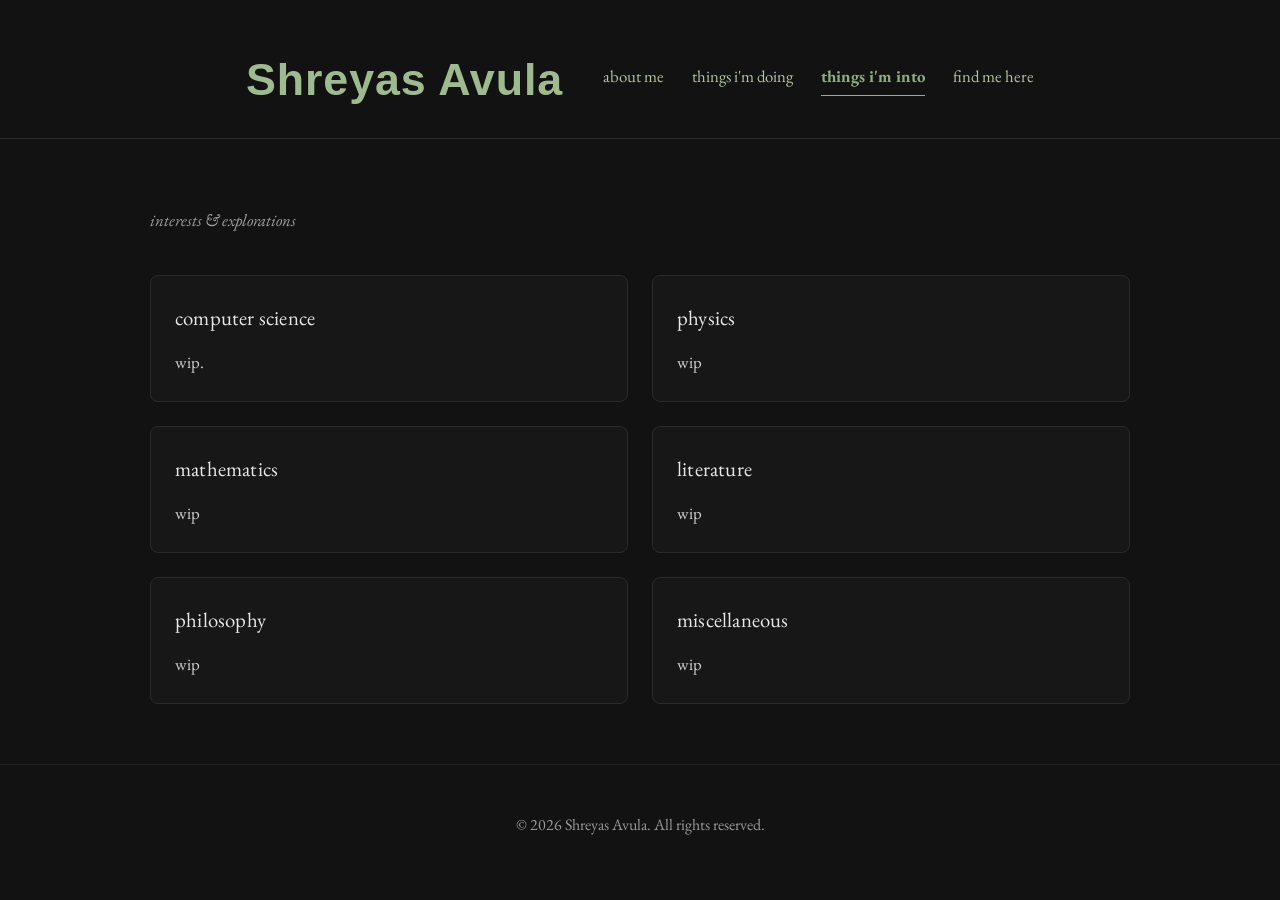
==== blog.html @ 9402c094 "draft 1" ====
<!DOCTYPE html>
<html lang="en">
<head>
    <meta charset="UTF-8">
    <meta name="viewport" content="width=device-width, initial-scale=1.0">
    <title>Blog - Shreyas Avula</title>
    <link rel="stylesheet" href="style.css">
</head>
<body data-page="blog">
    <div id="site-header"></div>
    <div class="container">
        <div class="page-content">
            <p style="color: #a0a0a0; font-style: italic; margin-bottom: 40px;">interests & explorations</p>
            
            <div class="subsections-grid">
                <div class="subsection">
                    <h3 class="section-title">computer science</h3>
                    <p>wip.</p>
                </div>
                
                <div class="subsection">
                    <h3 class="section-title">physics</h3>
                    <p>wip</p>
                </div>
                
                <div class="subsection">
                    <h3 class="section-title">mathematics</h3>
                    <p>wip</p>
                </div>
                
                <div class="subsection">
                    <h3 class="section-title">literature</h3>
                    <p>wip</p>
                </div>
                
                <div class="subsection">
                    <h3 class="section-title">philosophy</h3>
                    <p>wip</p>
                </div>
                
                <div class="subsection">
                    <h3 class="section-title">miscellaneous</h3>
                    <p>wip</p>
                </div>
            </div>
        </div>
    </div>
    <div id="site-footer"></div>
    <script src="assets/site.js"></script>
</body>
</html>
---- style.css ----
@import url('https://fonts.googleapis.com/css2?family=EB+Garamond:ital,wght@0,400;0,500;0,600;1,400&display=swap');

body {
    font-family: 'EB Garamond', serif;
    margin: 0;
    padding: 0;
    background-color: #121212;
    color: #e7e7e7;
    line-height: 1.75;
}

h1, h2, h3, h4, h5, h6 {
    font-family: 'Helvetica', Arial, sans-serif;
    letter-spacing: 0.02em;
}

header {
    background-color: transparent;
    color: #e7e7e7;
    padding: 50px 20px 10px;
    text-align: center;
}

header.top-header {
    display: flex;
    justify-content: center;
    align-items: center;
    gap: 40px;
    padding: 40px 60px 20px;
    border-bottom: 1px solid #2a2a2a;
    margin: 0 auto 30px;
}

.site-title {
    font-size: 2.8em;
    margin: 0;
    color: #9dbb8f;
    font-weight: 700;
    flex-shrink: 0;
}

header p.tagline {
    margin: 18px auto 0;
    max-width: 590px;
    color: #b2b2b2;
    font-size: 1.2em;
    letter-spacing: 0.04em;
}

.body-section {
    flex: 1;
}

.photo-container {
    display: flex;
    flex-direction: column;
    align-items: center;
    gap: 16px;
}

p.tagline {
    font-size: 1em;
    color: #a0a0a0;
    margin: 0;
    text-align: center;
}


.container {
    max-width: 980px;
    margin: 0 auto;
    padding: 20px 20px 60px;
}

.nav-bar {
    display: flex;
    justify-content: flex-end;
    gap: 28px;
    padding: 0;
    margin: 0;
    flex-shrink: 0;
}

.nav-bar a {
    color: #b4c3a0;
    text-decoration: none;
    font-size: 1.05em;
    text-transform: lowercase;
}

.nav-bar a.current {
    color: #8daf7b;
    border-bottom: 1px solid #8daf7b;
    padding-bottom: 4px;
    font-weight: 700;
}

.main {
    display: flex;
    align-items: flex-start;
    gap: 50px;
}

.photo {
    width: 220px;
    height: 220px;
    object-fit: cover;
    border-radius: 16px;
    border: 1px solid #222;
    background-color: #171717;
    flex-shrink: 0;
}

.content {
    flex: 1;
}

.page-content {
    max-width: 1000px;
    margin: 0 auto;
}

.section-title {
    font-family: 'EB Garamond', serif;
    font-size: 1.3em;
    color: #e7e7e7;
    margin: 32px 0 16px 0;
    font-weight: 400;
    letter-spacing: 0.01em;
}

.page-content p {
    font-size: 1.05em;
    color: #d2d2d2;
    line-height: 1.7;
}

.page-content a {
    color: #9dbb8f;
    text-decoration: none;
}

.page-content a:hover {
    text-decoration: underline;
}

.subsections-grid {
    display: grid;
    grid-template-columns: repeat(2, 1fr);
    gap: 24px;
    margin-top: 32px;
}

.subsection {
    padding: 24px;
    border: 1px solid #2a2a2a;
    border-radius: 8px;
    background-color: rgba(255, 255, 255, 0.02);
}

.subsection .section-title {
    margin-top: 0;
    margin-bottom: 12px;
}

.subsection p {
    margin: 0;
}


.bio p {
    font-size: 1.12em;
    max-width: 660px;
    margin: 0;
    color: #d2d2d2;
}

.blurb {
    margin-top: 36px;
}

.blurb p {
    font-size: 1.05em;
    max-width: 760px;
    margin: 0;
    color: #d3d3d3;
}
.blurb p {
    font-size: 1.05em;
    max-width: 760px;
    margin: 0;
    color: #d3d3d3;
}

footer {
    color: #999999;
    text-align: center;
    padding: 30px 20px;
    border-top: 1px solid #222;
}

@media (max-width: 768px) {
    .main {
        flex-direction: column;
        align-items: center;
        text-align: center;
    }
    header h1 {
        font-size: 2.7em;
    }
}
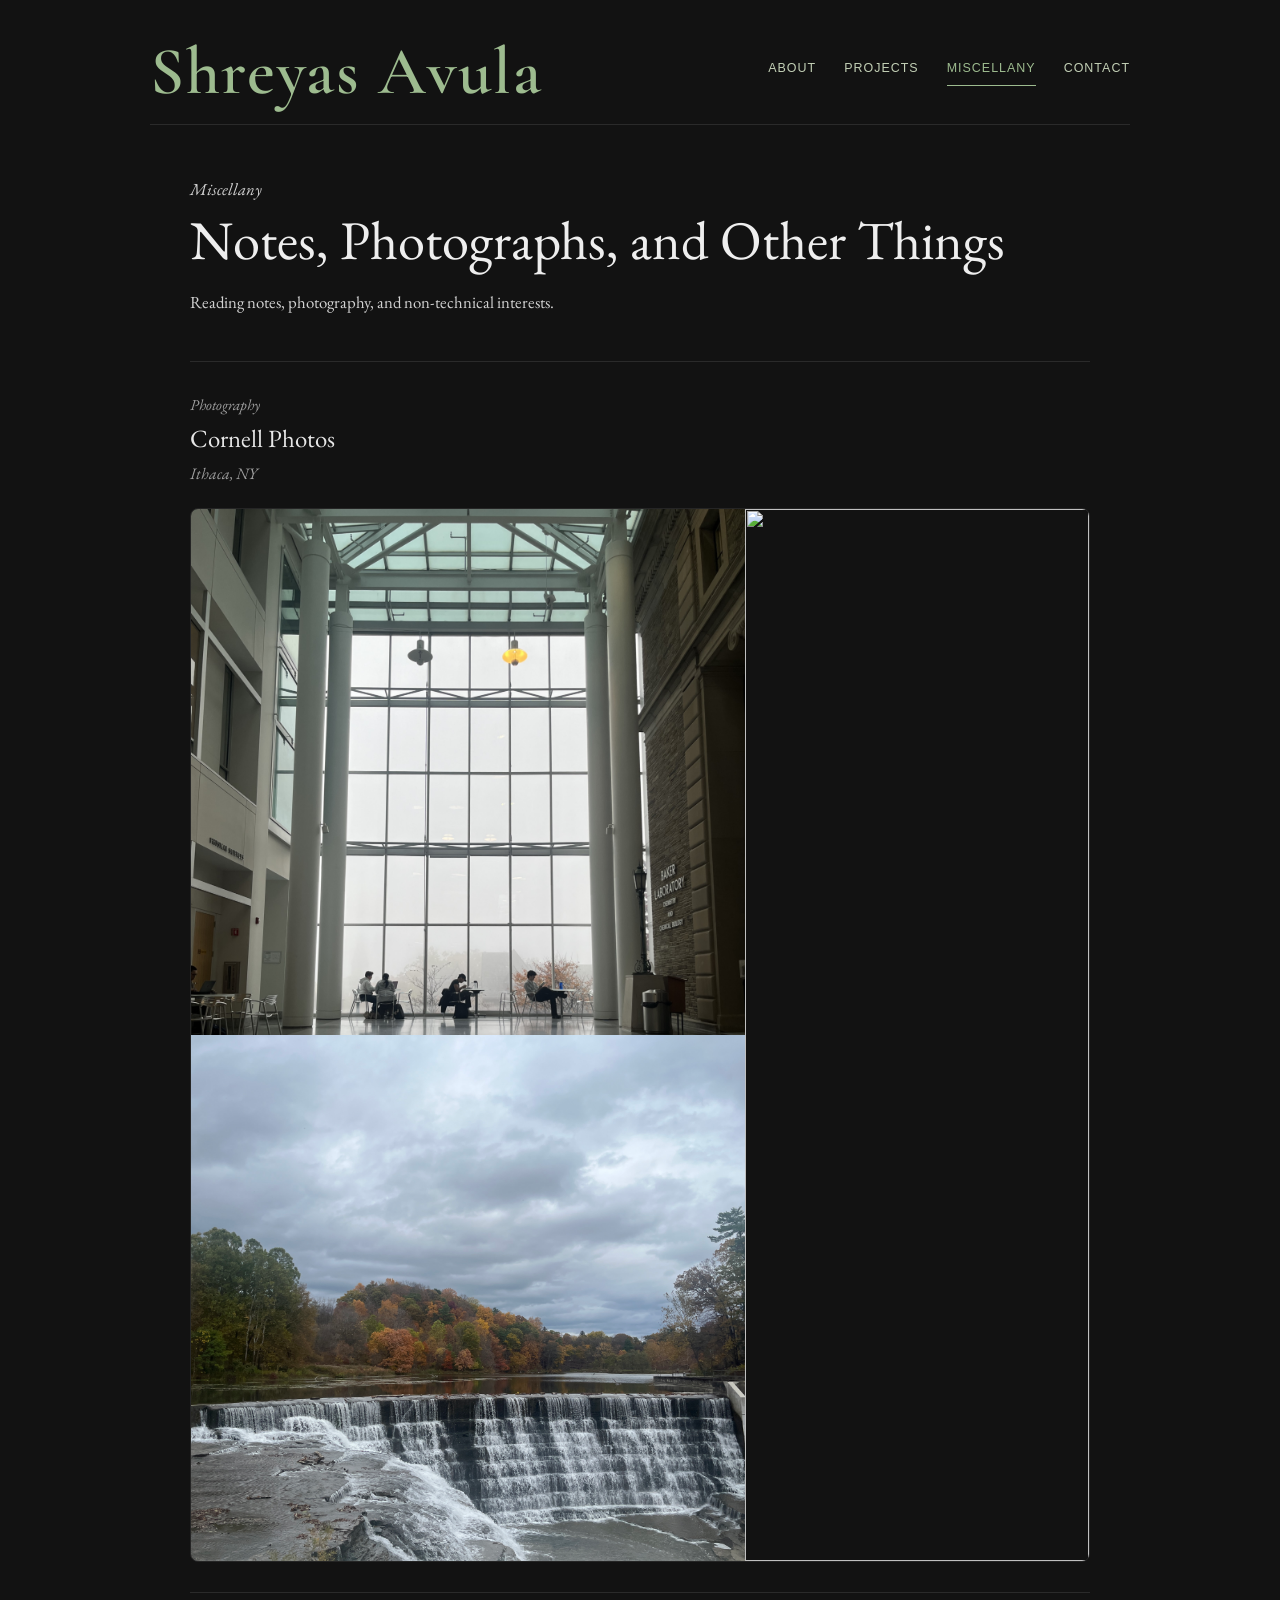
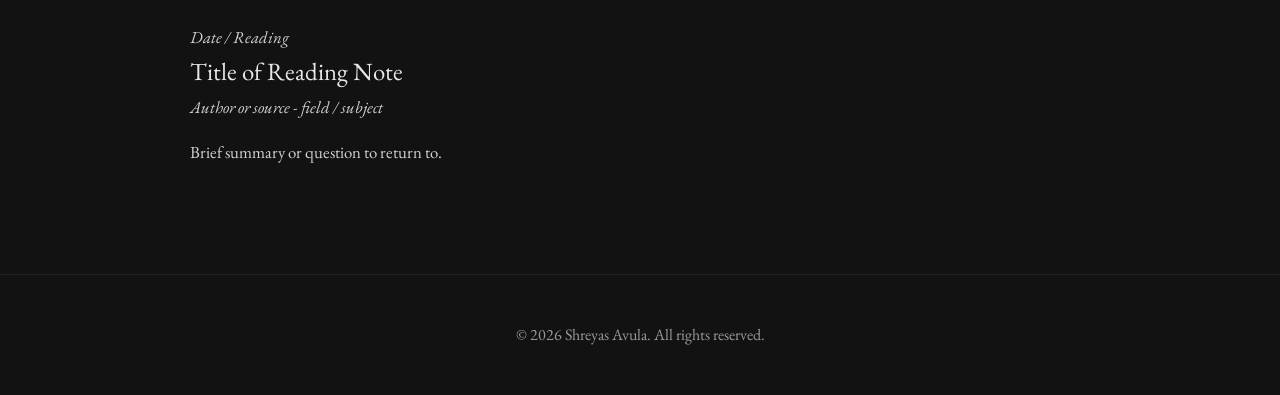
==== commit 31153e2f: "added content and reworked style" ====
--- a/blog.html
+++ b/blog.html
@@ -3,49 +3,42 @@
 <head>
     <meta charset="UTF-8">
     <meta name="viewport" content="width=device-width, initial-scale=1.0">
-    <title>Blog - Shreyas Avula</title>
+    <title>Miscellany - Shreyas Avula</title>
+    <link rel="icon" type="image/x-icon" href="images/placeholder.svg">
     <link rel="stylesheet" href="style.css">
 </head>
 <body data-page="blog">
     <div id="site-header"></div>
     <div class="container">
-        <div class="page-content">
-            <p style="color: #a0a0a0; font-style: italic; margin-bottom: 40px;">interests & explorations</p>
-            
-            <div class="subsections-grid">
-                <div class="subsection">
-                    <h3 class="section-title">computer science</h3>
-                    <p>wip.</p>
-                </div>
-                
-                <div class="subsection">
-                    <h3 class="section-title">physics</h3>
-                    <p>wip</p>
-                </div>
-                
-                <div class="subsection">
-                    <h3 class="section-title">mathematics</h3>
-                    <p>wip</p>
-                </div>
-                
-                <div class="subsection">
-                    <h3 class="section-title">literature</h3>
-                    <p>wip</p>
-                </div>
-                
-                <div class="subsection">
-                    <h3 class="section-title">philosophy</h3>
-                    <p>wip</p>
-                </div>
-                
-                <div class="subsection">
-                    <h3 class="section-title">miscellaneous</h3>
-                    <p>wip</p>
-                </div>
-            </div>
-        </div>
+        <main class="page-content miscellany-page">
+            <p class="eyebrow">Miscellany</p>
+            <h2 class="page-title">Notes, Photographs, and Other Things</h2>
+            <p class="page-intro">Reading notes, photography, and non-technical interests.</p>
+
+            <section class="miscellany-list" aria-label="Miscellany entries">
+                <article class="miscellany-preview photo-feature">
+                    <a class="photo-feature-link" href="cornell-photos.html" aria-label="View Cornell photos">
+                        <span class="entry-kicker">Photography</span>
+                        <span class="entry-title">Cornell Photos</span>
+                        <span class="entry-meta">Ithaca, NY</span>
+                        <span class="photo-lead-grid" aria-hidden="true">
+                            <img src="images/cornell/IMG_5272.jpg" alt="">
+                            <img src="images/cornell/IMG_5214.JPG" alt="">
+                            <img src="images/cornell/IMG_6336.JPG" alt="">
+                        </span>
+                    </a>
+                </article>
+
+                <article class="miscellany-preview">
+                    <p class="entry-kicker">Date / Reading</p>
+                    <h3 class="entry-title">Title of Reading Note</h3>
+                    <p class="entry-meta">Author or source - field / subject</p>
+                    <p>Brief summary or question to return to.</p>
+                </article>
+            </section>
+        </main>
     </div>
     <div id="site-footer"></div>
     <script src="assets/site.js"></script>
 </body>
-</html>+</html>
--- a/style.css
+++ b/style.css
@@ -1,4 +1,4 @@
-@import url('https://fonts.googleapis.com/css2?family=EB+Garamond:ital,wght@0,400;0,500;0,600;1,400&display=swap');
+@import url('https://fonts.googleapis.com/css2?family=Cormorant+Garamond:wght@500;600&family=EB+Garamond:ital,wght@0,400;0,500;0,600;1,400&display=swap');
 
 body {
     font-family: 'EB Garamond', serif;
@@ -7,48 +7,35 @@
     background-color: #121212;
     color: #e7e7e7;
     line-height: 1.75;
+    min-height: 100vh;
 }
 
 h1, h2, h3, h4, h5, h6 {
-    font-family: 'Helvetica', Arial, sans-serif;
-    letter-spacing: 0.02em;
-}
-
-header {
-    background-color: transparent;
-    color: #e7e7e7;
-    padding: 50px 20px 10px;
-    text-align: center;
+    font-family: 'EB Garamond', Georgia, serif;
+    letter-spacing: 0;
 }
 
 header.top-header {
     display: flex;
-    justify-content: center;
+    justify-content: space-between;
     align-items: center;
-    gap: 40px;
-    padding: 40px 60px 20px;
+    gap: 34px;
+    width: min(980px, calc(100% - 40px));
+    padding: 40px 0 20px;
     border-bottom: 1px solid #2a2a2a;
     margin: 0 auto 30px;
 }
 
 .site-title {
-    font-size: 2.8em;
+    font-family: 'Cormorant Garamond', 'EB Garamond', Georgia, serif;
+    font-size: clamp(2.45rem, 6vw, 4.2rem);
     margin: 0;
     color: #9dbb8f;
-    font-weight: 700;
+    font-weight: 600;
+    line-height: 0.95;
+    letter-spacing: 0.025em;
     flex-shrink: 0;
-}
-
-header p.tagline {
-    margin: 18px auto 0;
-    max-width: 590px;
-    color: #b2b2b2;
-    font-size: 1.2em;
-    letter-spacing: 0.04em;
-}
-
-.body-section {
-    flex: 1;
+    transition: color 0.3s ease;
 }
 
 .photo-container {
@@ -75,30 +62,31 @@
 .nav-bar {
     display: flex;
     justify-content: flex-end;
+    flex-wrap: wrap;
     gap: 28px;
     padding: 0;
     margin: 0;
-    flex-shrink: 0;
 }
 
 .nav-bar a {
-    color: #b4c3a0;
+    color: #c2cfb5;
     text-decoration: none;
-    font-size: 1.05em;
-    text-transform: lowercase;
+    font-family: Helvetica, Arial, sans-serif;
+    font-size: 0.78rem;
+    letter-spacing: 0.08em;
+    text-transform: uppercase;
 }
 
 .nav-bar a.current {
-    color: #8daf7b;
-    border-bottom: 1px solid #8daf7b;
-    padding-bottom: 4px;
-    font-weight: 700;
+    color: #9dbb8f;
+    border-bottom: 1px solid #9dbb8f;
+    padding-bottom: 5px;
 }
 
 .main {
     display: flex;
     align-items: flex-start;
-    gap: 50px;
+    gap: 48px;
 }
 
 .photo {
@@ -111,22 +99,9 @@
     flex-shrink: 0;
 }
 
-.content {
-    flex: 1;
-}
-
 .page-content {
     max-width: 1000px;
     margin: 0 auto;
-}
-
-.section-title {
-    font-family: 'EB Garamond', serif;
-    font-size: 1.3em;
-    color: #e7e7e7;
-    margin: 32px 0 16px 0;
-    font-weight: 400;
-    letter-spacing: 0.01em;
 }
 
 .page-content p {
@@ -144,29 +119,198 @@
     text-decoration: underline;
 }
 
-.subsections-grid {
+.eyebrow {
+    color: #a0a0a0;
+    font-style: italic;
+    margin: 0 0 8px;
+}
+
+.page-title {
+    font-family: 'EB Garamond', serif;
+    font-size: clamp(2rem, 5vw, 3.4rem);
+    font-weight: 400;
+    line-height: 1.08;
+    margin: 0 0 18px;
+    color: #eeeeee;
+    letter-spacing: 0;
+}
+
+.page-intro {
+    max-width: 680px;
+    margin: 0 0 44px;
+    color: #cfcfcf;
+}
+
+.miscellany-page {
+    max-width: 900px;
+}
+
+.narrow-page {
+    max-width: 680px;
+}
+
+.miscellany-preview,
+.interest-section {
+    border-top: 1px solid #2a2a2a;
+}
+
+.miscellany-list {
+    margin-top: 8px;
+}
+
+.miscellany-preview {
+    padding: 30px 0;
+}
+
+.photo-feature-link {
+    display: block;
+}
+
+.photo-feature-link:hover {
+    text-decoration: none;
+}
+
+.photo-feature-link:hover .entry-title {
+    text-decoration: underline;
+}
+
+.photo-feature .entry-kicker,
+.photo-feature .entry-title,
+.photo-feature .entry-meta {
+    display: block;
+}
+
+.photo-feature .entry-kicker,
+.photo-feature .entry-meta {
+    color: #9f9f9f;
+}
+
+.photo-feature .entry-title {
+    color: #e7e7e7;
+}
+
+.photo-lead-grid {
     display: grid;
-    grid-template-columns: repeat(2, 1fr);
+    grid-template-columns: minmax(0, 1.45fr) minmax(180px, 0.9fr);
+    grid-template-rows: repeat(2, minmax(150px, 1fr));
+    margin-top: 20px;
+    overflow: hidden;
+    border: 1px solid #252525;
+    border-radius: 8px;
+}
+
+.photo-lead-grid img {
+    display: block;
+    height: 100%;
+    object-fit: cover;
+    width: 100%;
+}
+
+.photo-lead-grid img:nth-child(3) {
+    grid-column: 2;
+    grid-row: 1 / span 2;
+}
+
+.entry-meta {
+    color: #9f9f9f;
+    font-style: italic;
+    margin: -4px 0 10px;
+}
+
+.entry-kicker {
+    color: #9f9f9f;
+    font-size: 0.95em;
+    font-style: italic;
+    margin: 0 0 6px;
+}
+
+.entry-title {
+    font-family: 'EB Garamond', serif;
+    font-size: 1.55em;
+    font-weight: 400;
+    line-height: 1.2;
+    margin: 0 0 10px;
+    letter-spacing: 0;
+}
+
+.interests-page {
+    max-width: 820px;
+}
+
+.gallery-page {
+    max-width: 980px;
+}
+
+.photo-gallery {
+    columns: 2 300px;
+    column-gap: 16px;
+}
+
+.photo-gallery figure {
+    break-inside: avoid;
+    margin: 0 0 16px;
+}
+
+.photo-gallery img {
+    background-color: #171717;
+    border: 1px solid #252525;
+    border-radius: 6px;
+    display: block;
+    height: auto;
+    image-orientation: from-image;
+    width: 100%;
+}
+
+.gallery-note {
+    color: #a0a0a0;
+    margin-top: 28px;
+}
+
+.interest-section {
+    padding: 34px 0 38px;
+}
+
+.interest-section h3 {
+    font-family: 'EB Garamond', serif;
+    font-size: 1.6em;
+    font-weight: 400;
+    margin: 0 0 10px;
+    color: #eeeeee;
+    letter-spacing: 0;
+}
+
+.interest-section p {
+    max-width: 720px;
+    margin: 0;
+}
+
+.contact-page {
+    max-width: 680px;
+}
+
+.contact-list {
+    border-top: 1px solid #2a2a2a;
+    margin-top: 28px;
+}
+
+.contact-list p {
+    display: grid;
+    grid-template-columns: 150px 1fr;
     gap: 24px;
-    margin-top: 32px;
-}
-
-.subsection {
-    padding: 24px;
-    border: 1px solid #2a2a2a;
-    border-radius: 8px;
-    background-color: rgba(255, 255, 255, 0.02);
-}
-
-.subsection .section-title {
-    margin-top: 0;
-    margin-bottom: 12px;
-}
-
-.subsection p {
-    margin: 0;
-}
-
+    align-items: baseline;
+    border-bottom: 1px solid #242424;
+    margin: 0;
+    padding: 18px 0;
+}
+
+.contact-list a {
+    overflow-wrap: anywhere;
+}
+
+.contact-list span {
+    color: #9f9f9f;
+    font-style: italic;
+}
 
 .bio p {
     font-size: 1.12em;
@@ -175,21 +319,9 @@
     color: #d2d2d2;
 }
 
-.blurb {
-    margin-top: 36px;
-}
-
-.blurb p {
-    font-size: 1.05em;
-    max-width: 760px;
-    margin: 0;
-    color: #d3d3d3;
-}
-.blurb p {
-    font-size: 1.05em;
-    max-width: 760px;
-    margin: 0;
-    color: #d3d3d3;
+.muted-note {
+    color: #a0a0a0;
+    margin: 0;
 }
 
 footer {
@@ -199,13 +331,94 @@
     border-top: 1px solid #222;
 }
 
-@media (max-width: 768px) {
+@media (max-width: 860px) {
+    header.top-header {
+        flex-direction: column;
+        align-items: center;
+        gap: 18px;
+        width: calc(100% - 32px);
+        padding-top: 30px;
+        margin-bottom: 22px;
+        text-align: center;
+    }
+
+    .site-title {
+        font-size: clamp(2.6rem, 14vw, 3.6rem);
+    }
+
+    .nav-bar {
+        justify-content: center;
+        gap: 10px 18px;
+        max-width: 340px;
+    }
+
+    .nav-bar a {
+        font-size: 0.78rem;
+        line-height: 1.3;
+    }
+
+    .container {
+        padding: 8px 18px 48px;
+    }
+
     .main {
         flex-direction: column;
         align-items: center;
         text-align: center;
-    }
-    header h1 {
-        font-size: 2.7em;
-    }
-}+        gap: 28px;
+    }
+
+    .photo {
+        width: min(220px, 72vw);
+        height: min(220px, 72vw);
+        border-radius: 14px;
+    }
+
+    .bio p,
+    .page-content p {
+        font-size: 1.05em;
+        max-width: none;
+    }
+
+    .miscellany-preview {
+        padding: 26px 0;
+    }
+
+    .photo-lead-grid {
+        grid-template-columns: 1fr;
+        grid-template-rows: none;
+    }
+
+    .photo-lead-grid img {
+        aspect-ratio: 4 / 3;
+    }
+
+    .photo-lead-grid img:nth-child(3) {
+        grid-column: auto;
+        grid-row: auto;
+    }
+
+    .interest-section {
+        padding: 28px 0 32px;
+    }
+
+    .contact-list p {
+        grid-template-columns: 1fr;
+        gap: 4px;
+        padding: 16px 0;
+    }
+}
+
+@media (max-width: 420px) {
+    .nav-bar {
+        gap: 8px 14px;
+    }
+
+    .nav-bar a {
+        font-size: 0.76rem;
+    }
+
+    p.tagline {
+        font-size: 0.98em;
+    }
+}
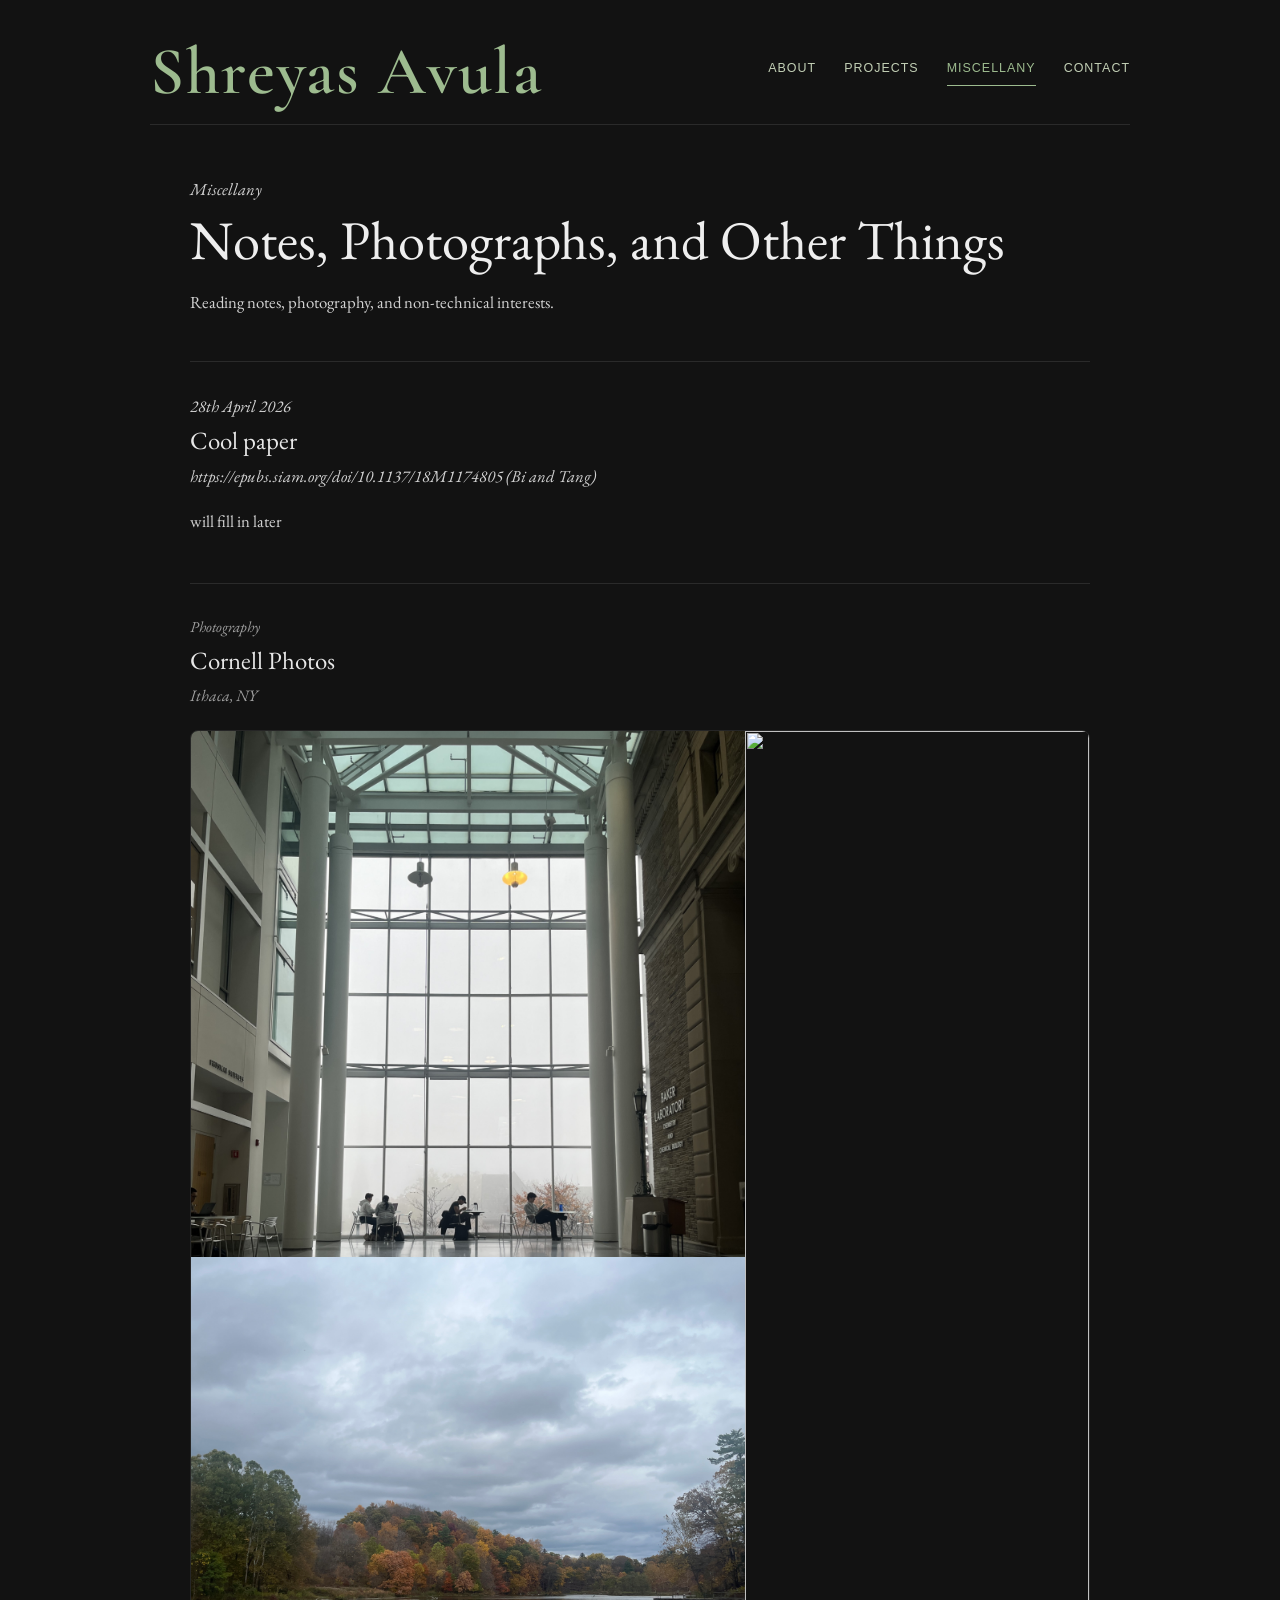
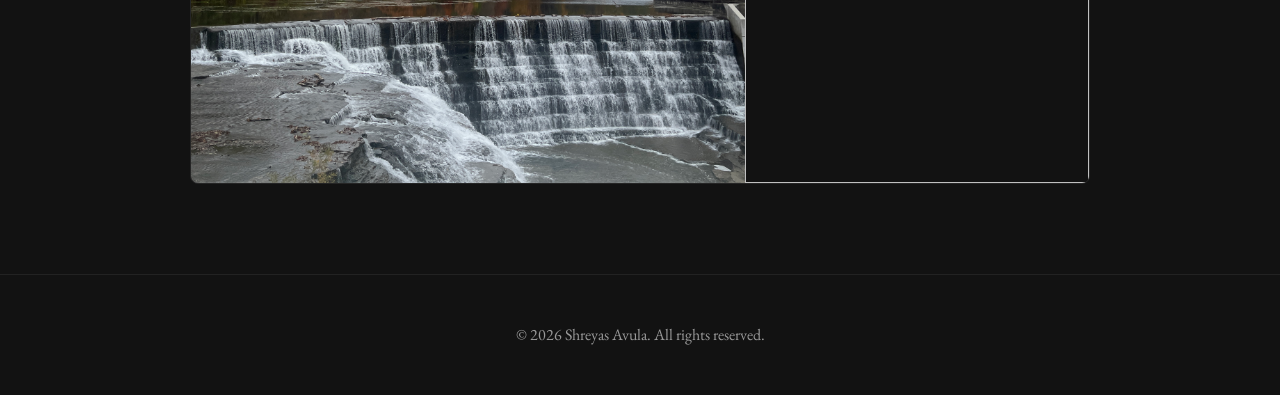
==== commit defdb795: "more content" ====
--- a/blog.html
+++ b/blog.html
@@ -16,6 +16,14 @@
             <p class="page-intro">Reading notes, photography, and non-technical interests.</p>
 
             <section class="miscellany-list" aria-label="Miscellany entries">
+                <article class="miscellany-preview">
+                    <p class="entry-kicker">28th April 2026</p>
+                    <h3 class="entry-title">Cool paper</h3>
+                    <p class="entry-meta">https://epubs.siam.org/doi/10.1137/18M1174805 (Bi and Tang)</p>
+                    <p>will fill in later</p>
+                </article>
+
+
                 <article class="miscellany-preview photo-feature">
                     <a class="photo-feature-link" href="cornell-photos.html" aria-label="View Cornell photos">
                         <span class="entry-kicker">Photography</span>
@@ -29,12 +37,7 @@
                     </a>
                 </article>
 
-                <article class="miscellany-preview">
-                    <p class="entry-kicker">Date / Reading</p>
-                    <h3 class="entry-title">Title of Reading Note</h3>
-                    <p class="entry-meta">Author or source - field / subject</p>
-                    <p>Brief summary or question to return to.</p>
-                </article>
+
             </section>
         </main>
     </div>
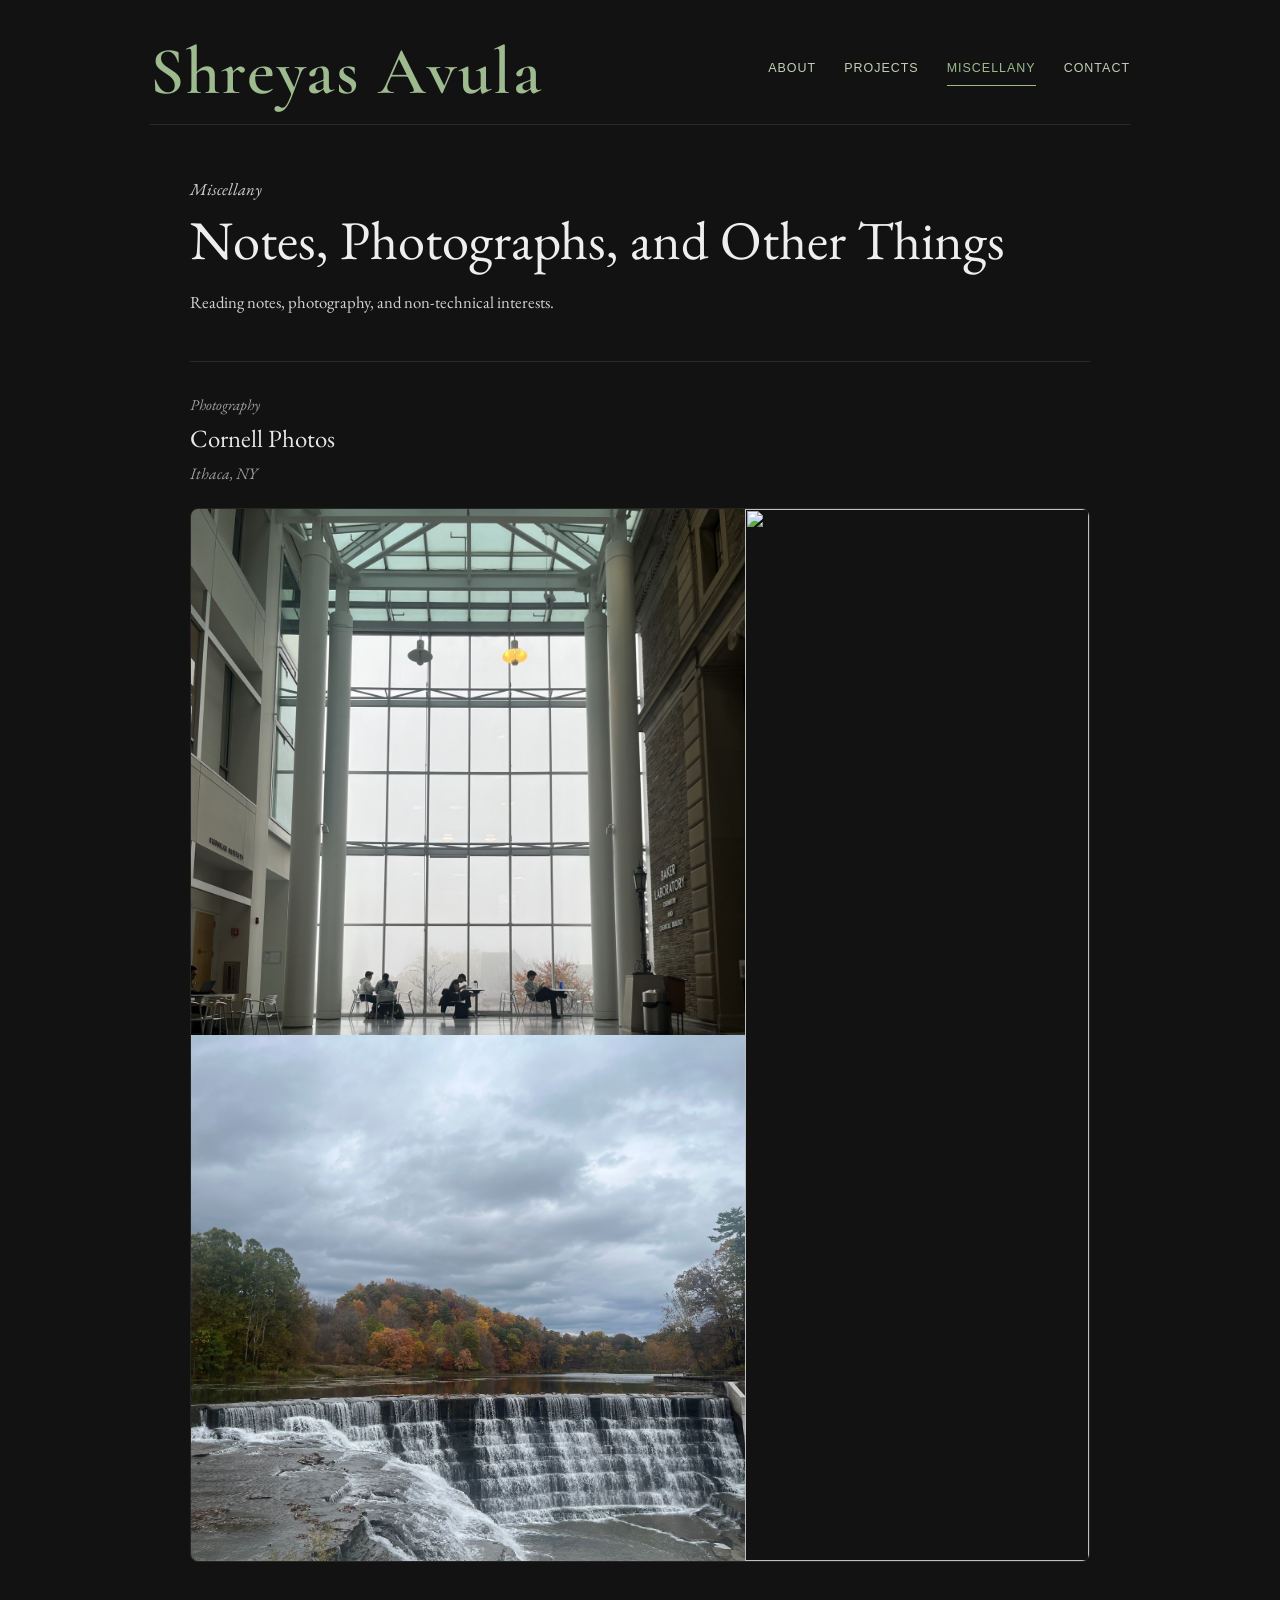
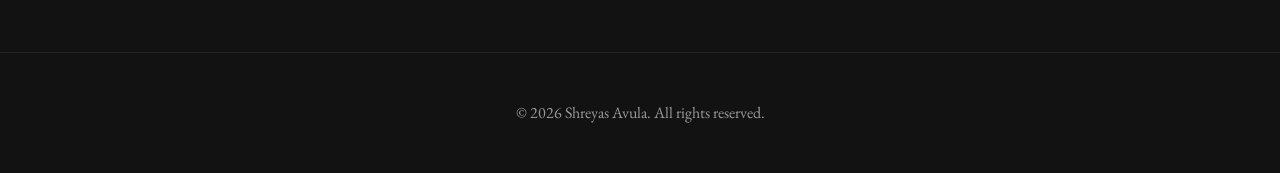
==== commit a028dce8: "https://github.com/savu007" ====
--- a/blog.html
+++ b/blog.html
@@ -16,12 +16,14 @@
             <p class="page-intro">Reading notes, photography, and non-technical interests.</p>
 
             <section class="miscellany-list" aria-label="Miscellany entries">
+                <!-- WIP: Cool paper reading note. Keep unpublished until completed.
                 <article class="miscellany-preview">
                     <p class="entry-kicker">28th April 2026</p>
                     <h3 class="entry-title">Cool paper</h3>
                     <p class="entry-meta">https://epubs.siam.org/doi/10.1137/18M1174805 (Bi and Tang)</p>
                     <p>will fill in later</p>
                 </article>
+                -->
 
 
                 <article class="miscellany-preview photo-feature">
--- a/style.css
+++ b/style.css
@@ -324,6 +324,29 @@
     margin: 0;
 }
 
+.bio p + p {
+    margin-top: 1.2em;
+}
+
+.project-entry {
+    border-top: 1px solid #2a2a2a;
+    padding: 28px 0;
+}
+
+.project-entry p:last-child {
+    margin-bottom: 0;
+}
+
+.project-entry .project-tools {
+    color: #aabca0;
+    font-size: 1rem;
+}
+
+a:focus-visible {
+    outline: 2px solid #9dbb8f;
+    outline-offset: 5px;
+}
+
 footer {
     color: #999999;
     text-align: center;
